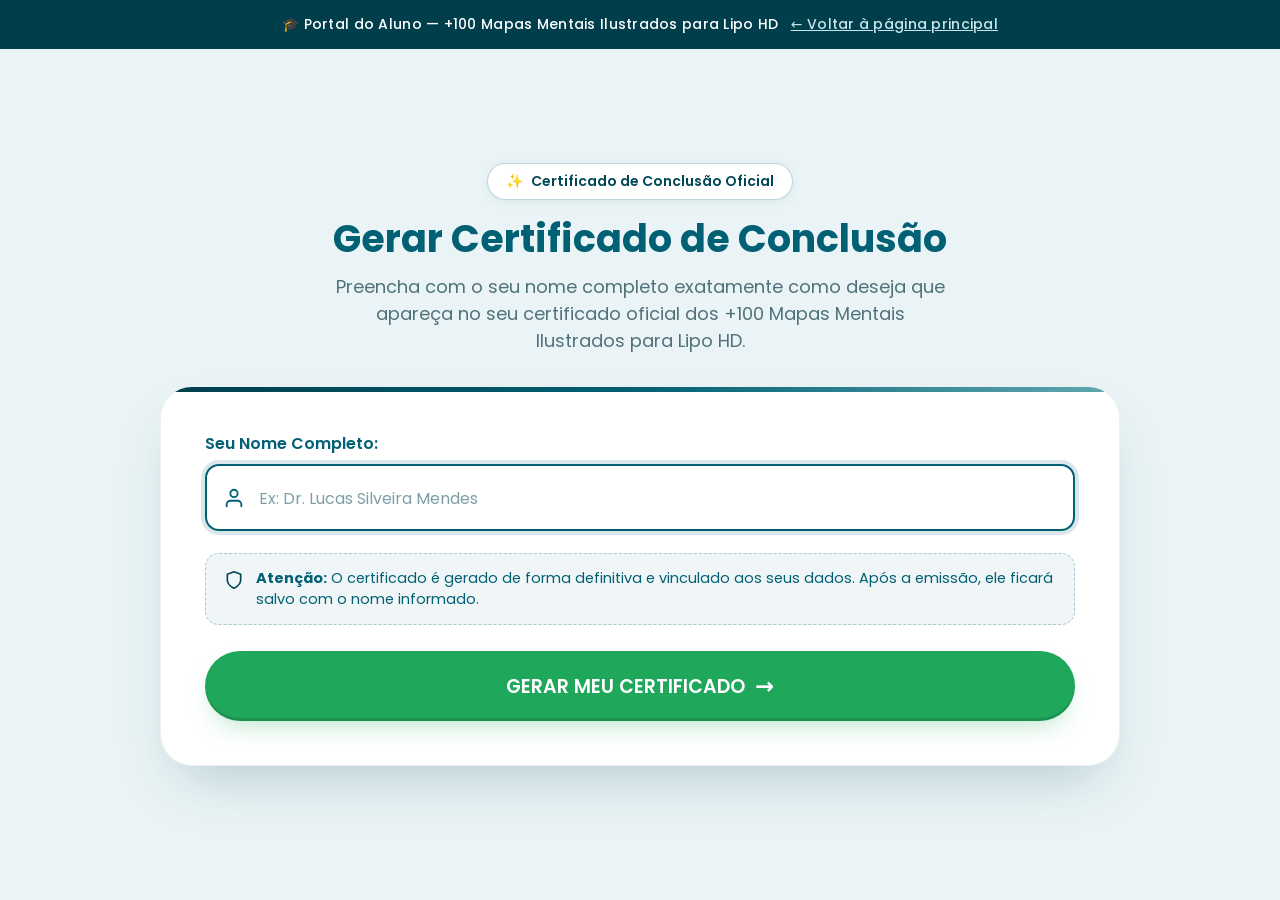
==== certificado/index.html @ 7107be02 "Deploy oferta construcao" ====
<!DOCTYPE html>
<html lang="pt-BR">

<head>
  <meta charset="UTF-8">
  <meta name="viewport" content="width=device-width, initial-scale=1.0">
  <title>Emissão de Certificado Oficial — +100 Mapas Mentais Ilustrados para Lipo HD</title>

  <link rel="preconnect" href="https://fonts.googleapis.com">
  <link rel="preconnect" href="https://fonts.gstatic.com" crossorigin="">
  <link href="https://fonts.googleapis.com/css2?family=Alex+Brush&family=Dancing+Script:wght@600;700&family=Playfair+Display:ital,wght@0,600;0,700;1,600;1,700&family=Poppins:wght@400;500;600;700;800&display=swap" rel="stylesheet">

  <link rel="stylesheet" href="style.css">
</head>

<body>
  <!-- Top announcement -->
  <div class="topbar">
    🎓 Portal do Aluno — +100 Mapas Mentais Ilustrados para Lipo HD <a href="../">← Voltar à página principal</a>
  </div>

  <main class="cert-page">
    <div class="cert-box">
      <!-- Header info -->
      <div class="cert-header">
        <div class="cert-badge">
          <span>✨</span> Certificado de Conclusão Oficial
        </div>
        <h1>Gerar Certificado de Conclusão</h1>
        <p>Preencha com o seu nome completo exatamente como deseja que apareça no seu certificado oficial dos +100 Mapas Mentais Ilustrados para Lipo HD.</p>
      </div>

      <!-- Main Card -->
      <div class="cert-card">
        <!-- Loading spinner -->
        <div class="cert-loading" id="certLoading" style="display:none;">
          <div class="spinner"></div>
          <strong style="color:var(--navy);font-size:17px;">Processando e gerando seu certificado em alta resolução...</strong>
        </div>

        <!-- 1. Initial State: Form -->
        <div class="form-box" id="formBox">
          <form id="certForm" autocomplete="on">
            <div class="form-group">
              <label for="nameInput">Seu Nome Completo:</label>
              <div class="input-wrapper">
                <svg class="input-icon" viewBox="0 0 24 24" fill="none" stroke="currentColor" stroke-width="2" stroke-linecap="round" stroke-linejoin="round">
                  <path d="M20 21v-2a4 4 0 0 0-4-4H8a4 4 0 0 0-4 4v2"></path>
                  <circle cx="12" cy="7" r="4"></circle>
                </svg>
                <input 
                  type="text" 
                  id="nameInput" 
                  class="cert-input" 
                  placeholder="Ex: Dr. Lucas Silveira Mendes" 
                  required 
                  minlength="3" 
                  maxlength="60"
                  autocomplete="name"
                  autofocus
                >
              </div>
            </div>

            <div class="security-notice">
              <svg viewBox="0 0 24 24" fill="none" stroke="currentColor" stroke-width="2" stroke-linecap="round" stroke-linejoin="round">
                <path d="M12 22s8-4 8-10V5l-8-3-8 3v7c0 6 8 10 8 10z"></path>
              </svg>
              <div>
                <strong>Atenção:</strong> O certificado é gerado de forma definitiva e vinculado aos seus dados. Após a emissão, ele ficará salvo com o nome informado.
              </div>
            </div>

            <button type="submit" id="submitBtn" class="btn btn--green btn--block btn-pulse">
              GERAR MEU CERTIFICADO <span style="font-size:1.2em;">→</span>
            </button>
          </form>
        </div>

        <!-- 2. Already Generated State -->
        <div class="already-box" id="alreadyBox">
          <div class="success-badge">
            <svg width="18" height="18" viewBox="0 0 24 24" fill="none" stroke="currentColor" stroke-width="3" stroke-linecap="round" stroke-linejoin="round">
              <polyline points="20 6 9 17 4 12"></polyline>
            </svg>
            Certificado Emitido com Sucesso!
          </div>

          <h2 style="color:var(--navy);margin:0 0 10px;font-size:24px;">Seu certificado está pronto para download</h2>
          <p style="color:var(--muted);margin:0 auto;max-width:580px;">Este certificado oficial de Lipo HD já foi gerado e salvo permanentemente em seu navegador.</p>

          <div class="cert-meta">
            <div class="cert-meta-item">
              <div class="cert-meta-label">Emitido para</div>
              <div class="cert-meta-val" id="savedName">-</div>
            </div>
            <div class="cert-meta-item">
              <div class="cert-meta-label">Data de Conclusão</div>
              <div class="cert-meta-val" id="savedDate">-</div>
            </div>
            <div class="cert-meta-item">
              <div class="cert-meta-label">Código de Autenticidade</div>
              <div class="cert-meta-val" id="savedCode">-</div>
            </div>
          </div>

          <div class="btn-row">
            <button type="button" class="btn btn--green js-download-btn">
              <svg width="20" height="20" viewBox="0 0 24 24" fill="none" stroke="currentColor" stroke-width="2.5" stroke-linecap="round" stroke-linejoin="round">
                <path d="M21 15v4a2 2 0 0 1-2 2H5a2 2 0 0 1-2-2v-4"></path>
                <polyline points="7 10 12 15 17 10"></polyline>
                <line x1="12" y1="15" x2="12" y2="3"></line>
              </svg>
              Baixar Imagem (.PNG)
            </button>

            <button type="button" class="btn btn--gold js-print-btn">
              <svg width="20" height="20" viewBox="0 0 24 24" fill="none" stroke="currentColor" stroke-width="2.5" stroke-linecap="round" stroke-linejoin="round">
                <polyline points="6 9 6 2 18 2 18 9"></polyline>
                <path d="M6 18H4a2 2 0 0 1-2-2v-5a2 2 0 0 1 2-2h16a2 2 0 0 1 2 2v5a2 2 0 0 1-2 2h-2"></path>
                <rect x="6" y="14" width="12" height="8"></rect>
              </svg>
              Imprimir Certificado
            </button>
          </div>
        </div>
      </div>
    </div>
  </main>

  <!-- Modal with Certificate Result -->
  <div class="cert-modal" id="certModal" role="dialog" aria-modal="true">
    <div class="cert-modal-content">
      <button class="modal-close-btn" id="closeModalBtn" aria-label="Fechar modal">
        <svg width="20" height="20" viewBox="0 0 24 24" fill="none" stroke="currentColor" stroke-width="2.5" stroke-linecap="round" stroke-linejoin="round">
          <line x1="18" y1="6" x2="6" y2="18"></line>
          <line x1="6" y1="6" x2="18" y2="18"></line>
        </svg>
      </button>

      <div class="modal-head">
        <h2>Seu Certificado Oficial</h2>
        <p>Você pode baixar o arquivo em alta definição ou imprimir diretamente.</p>
      </div>

      <div class="cert-preview-frame">
        <img id="certPreviewImg" class="cert-preview-img" src="img/certificado.webp" alt="Certificado de Conclusão Personalizado">
      </div>

      <div class="btn-row">
        <button type="button" class="btn btn--green js-download-btn">
          <svg width="20" height="20" viewBox="0 0 24 24" fill="none" stroke="currentColor" stroke-width="2.5" stroke-linecap="round" stroke-linejoin="round">
            <path d="M21 15v4a2 2 0 0 1-2 2H5a2 2 0 0 1-2-2v-4"></path>
            <polyline points="7 10 12 15 17 10"></polyline>
            <line x1="12" y1="15" x2="12" y2="3"></line>
          </svg>
          Baixar Certificado (.PNG)
        </button>

        <button type="button" class="btn btn--gold js-print-btn">
          <svg width="20" height="20" viewBox="0 0 24 24" fill="none" stroke="currentColor" stroke-width="2.5" stroke-linecap="round" stroke-linejoin="round">
            <polyline points="6 9 6 2 18 2 18 9"></polyline>
            <path d="M6 18H4a2 2 0 0 1-2-2v-5a2 2 0 0 1 2-2h16a2 2 0 0 1 2 2v5a2 2 0 0 1-2 2h-2"></path>
            <rect x="6" y="14" width="12" height="8"></rect>
          </svg>
          Imprimir Certificado
        </button>
      </div>
    </div>
  </div>

  <!-- Hidden Canvas for high-resolution 1491x1055 rendering -->
  <canvas id="certCanvas" width="1491" height="1055"></canvas>

  <!-- Print wrapper for clean A4 printing -->
  <div id="printWrapper" style="display:none;">
    <img id="printImg" src="" alt="Certificado para Impressão">
  </div>

  <script src="script.js"></script>
</body>

</html>
---- certificado/style.css ----
/* ============================================================
   Certificado Oficial — Design System & Estilos
   100% Autônomo e Modular para qualquer oferta
   ============================================================ */

:root {
  /* surfaces */
  --cream: #EAF4F6;
  --cream-2: #DFEFF2;
  --cream-3: #61A8B0;
  --paper: #FFFFFF;
  --paper-soft: #F5FAFC;

  /* ink */
  --navy: #016074;
  --navy-deep: #013E4B;
  --ink: #1A2F35;
  --muted: #50727B;

  /* accents */
  --teal: #016074;
  --teal-deep: #014857;
  --coral: #61A8B0;
  --coral-deep: #014E5E;
  --gold: #61A8B0;
  --gold-deep: #016074;
  --gold-light: #C8E6EB;

  /* cta + states */
  --green: #1FA75C;
  --green-deep: #16894a;
  --green-glow: rgba(31, 167, 92, .35);
  --red: #B8322D;

  /* typography */
  --font-display: 'Poppins', system-ui, sans-serif;
  --font-cert: 'Playfair Display', 'Cormorant Garamond', Georgia, serif;

  /* shape & shadow */
  --r-sm: 14px;
  --r: 22px;
  --r-lg: 32px;
  --pill: 999px;

  --sh-sm: 0 2px 8px rgba(1, 62, 75, .08);
  --sh: 0 10px 30px -12px rgba(1, 62, 75, .18);
  --sh-lg: 0 28px 60px -22px rgba(1, 62, 75, .26);
  --sh-card: 0 14px 34px -16px rgba(1, 62, 75, .20);

  --maxw: 960px;
}

* {
  box-sizing: border-box;
}

body {
  margin: 0;
  font-family: var(--font-display);
  color: var(--ink);
  background: var(--cream);
  min-height: 100vh;
  display: flex;
  flex-direction: column;
  -webkit-font-smoothing: antialiased;
}

/* Header bar */
.topbar {
  background: var(--navy-deep);
  color: #fff;
  padding: 14px 20px;
  text-align: center;
  font-size: 14px;
  font-weight: 500;
  letter-spacing: .02em;
}

.topbar a {
  color: var(--gold-light);
  text-decoration: underline;
  margin-left: 8px;
}

/* Main Container */
.cert-page {
  flex: 1;
  padding: 40px 20px 60px;
  display: flex;
  flex-direction: column;
  align-items: center;
  justify-content: center;
}

.cert-box {
  width: 100%;
  max-width: var(--maxw);
  margin: 0 auto;
}

/* Header Info */
.cert-header {
  text-align: center;
  margin-bottom: 32px;
}

.cert-badge {
  display: inline-flex;
  align-items: center;
  gap: 8px;
  background: var(--paper);
  color: var(--teal-deep);
  font-weight: 600;
  font-size: 14px;
  padding: 7px 18px;
  border-radius: var(--pill);
  box-shadow: var(--sh-sm);
  border: 1.5px solid rgba(1, 96, 116, .25);
  margin-bottom: 16px;
}

.cert-header h1 {
  font-size: clamp(26px, 3.8vw, 38px);
  color: var(--navy);
  font-weight: 700;
  line-height: 1.2;
  margin: 0 0 12px;
}

.cert-header p {
  color: var(--muted);
  font-size: clamp(16px, 1.8vw, 18px);
  max-width: 620px;
  margin: 0 auto;
  line-height: 1.5;
}

/* Form Card */
.cert-card {
  background: var(--paper);
  border-radius: var(--r-lg);
  padding: clamp(28px, 4.5vw, 44px);
  box-shadow: var(--sh-lg);
  border: 1px solid rgba(1, 62, 75, .08);
  position: relative;
  overflow: hidden;
}

.cert-card::before {
  content: "";
  position: absolute;
  top: 0;
  left: 0;
  right: 0;
  height: 5px;
  background: linear-gradient(90deg, var(--navy-deep), var(--teal), var(--coral));
}

.form-group {
  margin-bottom: 22px;
}

.form-group label {
  display: block;
  font-weight: 600;
  color: var(--navy);
  margin-bottom: 8px;
  font-size: 16px;
}

.input-wrapper {
  position: relative;
  display: flex;
  align-items: center;
}

.input-icon {
  position: absolute;
  left: 18px;
  width: 22px;
  height: 22px;
  color: var(--teal);
  pointer-events: none;
}

.cert-input {
  width: 100%;
  padding: 18px 20px 18px 52px;
  font-family: var(--font-display);
  font-size: 18px;
  color: var(--navy);
  background: var(--paper-soft);
  border: 2px solid rgba(1, 96, 116, .2);
  border-radius: var(--r-sm);
  outline: none;
  transition: border-color .2s, box-shadow .2s, background .2s;
}

.cert-input:focus {
  border-color: var(--teal);
  background: #fff;
  box-shadow: 0 0 0 4px rgba(1, 96, 116, .15);
}

.cert-input::placeholder {
  color: #7D9FA7;
  font-size: 16px;
}

/* Security Notice */
.security-notice {
  display: flex;
  align-items: flex-start;
  gap: 12px;
  background: rgba(1, 96, 116, .06);
  border: 1px dashed rgba(1, 96, 116, .3);
  border-radius: var(--r-sm);
  padding: 14px 18px;
  margin-bottom: 26px;
  font-size: 14.5px;
  line-height: 1.45;
  color: var(--navy);
}

.security-notice svg {
  flex: 0 0 20px;
  width: 20px;
  height: 20px;
  color: var(--teal-deep);
  margin-top: 2px;
}

/* Buttons */
.btn {
  display: inline-flex;
  align-items: center;
  justify-content: center;
  gap: 10px;
  font-family: var(--font-display);
  font-weight: 600;
  font-size: clamp(16px, 2vw, 19px);
  padding: 18px 32px;
  border-radius: var(--pill);
  border: none;
  cursor: pointer;
  text-decoration: none;
  transition: transform .18s cubic-bezier(.3, 1.4, .5, 1), box-shadow .18s, filter .18s;
  box-shadow: var(--sh);
}

.btn:hover {
  transform: translateY(-2px);
}

.btn:active {
  transform: translateY(0);
}

.btn--green {
  background: var(--green);
  color: #fff;
  box-shadow: 0 12px 26px -10px var(--green-glow), inset 0 -3px 0 rgba(0, 0, 0, .13);
}

.btn--green:hover {
  filter: brightness(1.05);
  box-shadow: 0 18px 34px -10px var(--green-glow), inset 0 -3px 0 rgba(0, 0, 0, .13);
}

.btn--gold {
  background: linear-gradient(135deg, var(--navy-deep) 0%, var(--teal) 100%);
  color: #fff;
}

.btn--gold:hover {
  filter: brightness(1.08);
}

.btn--ghost {
  background: var(--paper-soft);
  color: var(--navy);
  box-shadow: inset 0 0 0 2px rgba(1, 96, 116, .3);
}

.btn--ghost:hover {
  background: var(--cream-2);
}

.btn--block {
  width: 100%;
}

.btn-pulse {
  animation: pulse-green 2.6s infinite;
}

@keyframes pulse-green {
  0%, 100% {
    box-shadow: 0 12px 26px -10px var(--green-glow), 0 0 0 0 var(--green-glow);
  }
  50% {
    box-shadow: 0 12px 26px -10px var(--green-glow), 0 0 0 12px rgba(31, 167, 92, 0);
  }
}

/* Already Generated State View */
.already-box {
  display: none;
  text-align: center;
}

.already-box.active {
  display: block;
}

.form-box.hidden {
  display: none;
}

.success-badge {
  display: inline-flex;
  align-items: center;
  gap: 8px;
  background: rgba(31, 167, 92, .12);
  color: var(--green-deep);
  font-weight: 700;
  font-size: 15px;
  padding: 8px 20px;
  border-radius: var(--pill);
  margin-bottom: 20px;
}

.cert-meta {
  background: var(--paper-soft);
  border-radius: var(--r);
  padding: 20px;
  border: 1px solid rgba(1, 96, 116, .18);
  margin: 20px 0 26px;
  display: flex;
  flex-wrap: wrap;
  justify-content: space-around;
  gap: 16px;
  text-align: left;
}

.cert-meta-item {
  min-width: 160px;
}

.cert-meta-label {
  font-size: 12.5px;
  text-transform: uppercase;
  letter-spacing: .08em;
  color: var(--muted);
  margin-bottom: 4px;
}

.cert-meta-val {
  font-size: 17px;
  font-weight: 700;
  color: var(--navy);
}

.btn-row {
  display: grid;
  grid-template-columns: 1fr 1fr;
  gap: 14px;
  margin-top: 18px;
}

@media (max-width: 600px) {
  .btn-row {
    grid-template-columns: 1fr;
  }
}

/* Modal */
.cert-modal {
  position: fixed;
  inset: 0;
  background: rgba(1, 46, 56, .85);
  backdrop-filter: blur(8px);
  -webkit-backdrop-filter: blur(8px);
  z-index: 9999;
  display: none;
  align-items: center;
  justify-content: center;
  padding: 20px;
  opacity: 0;
  transition: opacity .3s ease;
}

.cert-modal.open {
  display: flex;
  opacity: 1;
}

.cert-modal-content {
  background: var(--paper);
  border-radius: var(--r-lg);
  width: 100%;
  max-width: 1050px;
  max-height: 92vh;
  overflow-y: auto;
  padding: clamp(24px, 3.5vw, 36px);
  box-shadow: var(--sh-lg);
  position: relative;
  transform: scale(0.94);
  transition: transform .3s cubic-bezier(.3, 1.4, .5, 1);
}

.cert-modal.open .cert-modal-content {
  transform: scale(1);
}

.modal-close-btn {
  position: absolute;
  top: 16px;
  right: 16px;
  width: 40px;
  height: 40px;
  border-radius: 50%;
  background: var(--cream-2);
  border: none;
  cursor: pointer;
  display: grid;
  place-items: center;
  color: var(--navy);
  transition: background .2s, transform .2s;
  z-index: 10;
}

.modal-close-btn:hover {
  background: var(--teal);
  color: #fff;
  transform: rotate(90deg);
}

.modal-head {
  text-align: center;
  margin-bottom: 20px;
}

.modal-head h2 {
  color: var(--navy);
  font-size: clamp(20px, 3vw, 28px);
  margin: 0 0 6px;
}

.modal-head p {
  color: var(--muted);
  font-size: 15px;
  margin: 0;
}

/* Certificate Preview Frame */
.cert-preview-frame {
  width: 100%;
  aspect-ratio: 1491 / 1055;
  background: #013E4B;
  border-radius: var(--r-sm);
  overflow: hidden;
  box-shadow: var(--sh-card);
  border: 4px solid var(--gold-light);
  position: relative;
  display: grid;
  place-items: center;
  margin-bottom: 22px;
}

.cert-preview-img {
  width: 100%;
  height: 100%;
  object-fit: contain;
  display: block;
}

/* Canvas hidden element */
#certCanvas {
  display: none;
}

/* Loading overlay */
.cert-loading {
  position: absolute;
  inset: 0;
  background: rgba(255, 255, 255, .92);
  display: flex;
  flex-direction: column;
  align-items: center;
  justify-content: center;
  gap: 12px;
  z-index: 50;
  border-radius: var(--r-lg);
}

.spinner {
  width: 44px;
  height: 44px;
  border: 4px solid var(--cream-2);
  border-top-color: var(--teal);
  border-radius: 50%;
  animation: spin 0.8s linear infinite;
}

@keyframes spin {
  to { transform: rotate(360deg); }
}

/* Print Styles */
@media print {
  @page {
    size: landscape;
    margin: 0;
  }
  html, body {
    width: 100% !important;
    height: 100% !important;
    margin: 0 !important;
    padding: 0 !important;
    background: #fff !important;
    overflow: hidden !important;
  }
  body > * {
    display: none !important;
  }
  #printWrapper {
    display: flex !important;
    position: fixed !important;
    top: 0 !important;
    left: 0 !important;
    width: 100vw !important;
    height: 100vh !important;
    margin: 0 !important;
    padding: 0 !important;
    background: #fff !important;
    align-items: center !important;
    justify-content: center !important;
    z-index: 9999999 !important;
  }
  #printWrapper img {
    width: 100vw !important;
    height: 100vh !important;
    max-width: 100% !important;
    max-height: 100% !important;
    object-fit: contain !important;
    page-break-inside: avoid !important;
    display: block !important;
  }
}
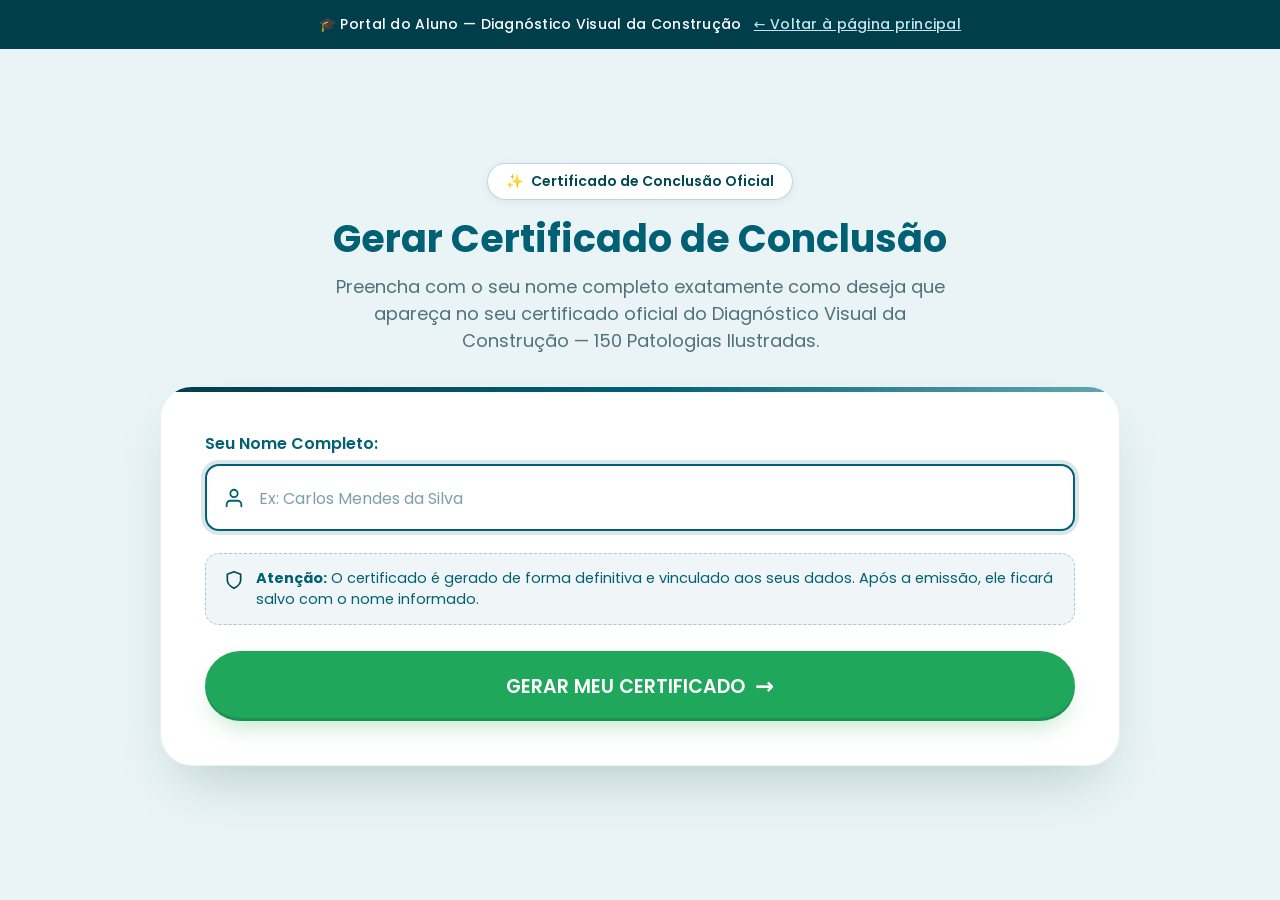
==== commit abf5e258: "Add root Dockerfile and nginx.conf for Easypanel deployment, update certificado texts" ====
--- a/certificado/index.html
+++ b/certificado/index.html
@@ -4,7 +4,7 @@
 <head>
   <meta charset="UTF-8">
   <meta name="viewport" content="width=device-width, initial-scale=1.0">
-  <title>Emissão de Certificado Oficial — +100 Mapas Mentais Ilustrados para Lipo HD</title>
+  <title>Emissão de Certificado Oficial — Diagnóstico Visual da Construção</title>
 
   <link rel="preconnect" href="https://fonts.googleapis.com">
   <link rel="preconnect" href="https://fonts.gstatic.com" crossorigin="">
@@ -16,7 +16,7 @@
 <body>
   <!-- Top announcement -->
   <div class="topbar">
-    🎓 Portal do Aluno — +100 Mapas Mentais Ilustrados para Lipo HD <a href="../">← Voltar à página principal</a>
+    🎓 Portal do Aluno — Diagnóstico Visual da Construção <a href="../">← Voltar à página principal</a>
   </div>
 
   <main class="cert-page">
@@ -27,7 +27,7 @@
           <span>✨</span> Certificado de Conclusão Oficial
         </div>
         <h1>Gerar Certificado de Conclusão</h1>
-        <p>Preencha com o seu nome completo exatamente como deseja que apareça no seu certificado oficial dos +100 Mapas Mentais Ilustrados para Lipo HD.</p>
+        <p>Preencha com o seu nome completo exatamente como deseja que apareça no seu certificado oficial do Diagnóstico Visual da Construção — 150 Patologias Ilustradas.</p>
       </div>
 
       <!-- Main Card -->
@@ -52,7 +52,7 @@
                   type="text" 
                   id="nameInput" 
                   class="cert-input" 
-                  placeholder="Ex: Dr. Lucas Silveira Mendes" 
+                  placeholder="Ex: Carlos Mendes da Silva" 
                   required 
                   minlength="3" 
                   maxlength="60"
@@ -87,7 +87,7 @@
           </div>
 
           <h2 style="color:var(--navy);margin:0 0 10px;font-size:24px;">Seu certificado está pronto para download</h2>
-          <p style="color:var(--muted);margin:0 auto;max-width:580px;">Este certificado oficial de Lipo HD já foi gerado e salvo permanentemente em seu navegador.</p>
+          <p style="color:var(--muted);margin:0 auto;max-width:580px;">Este certificado oficial do Diagnóstico Visual da Construção já foi gerado e salvo permanentemente em seu navegador.</p>
 
           <div class="cert-meta">
             <div class="cert-meta-item">
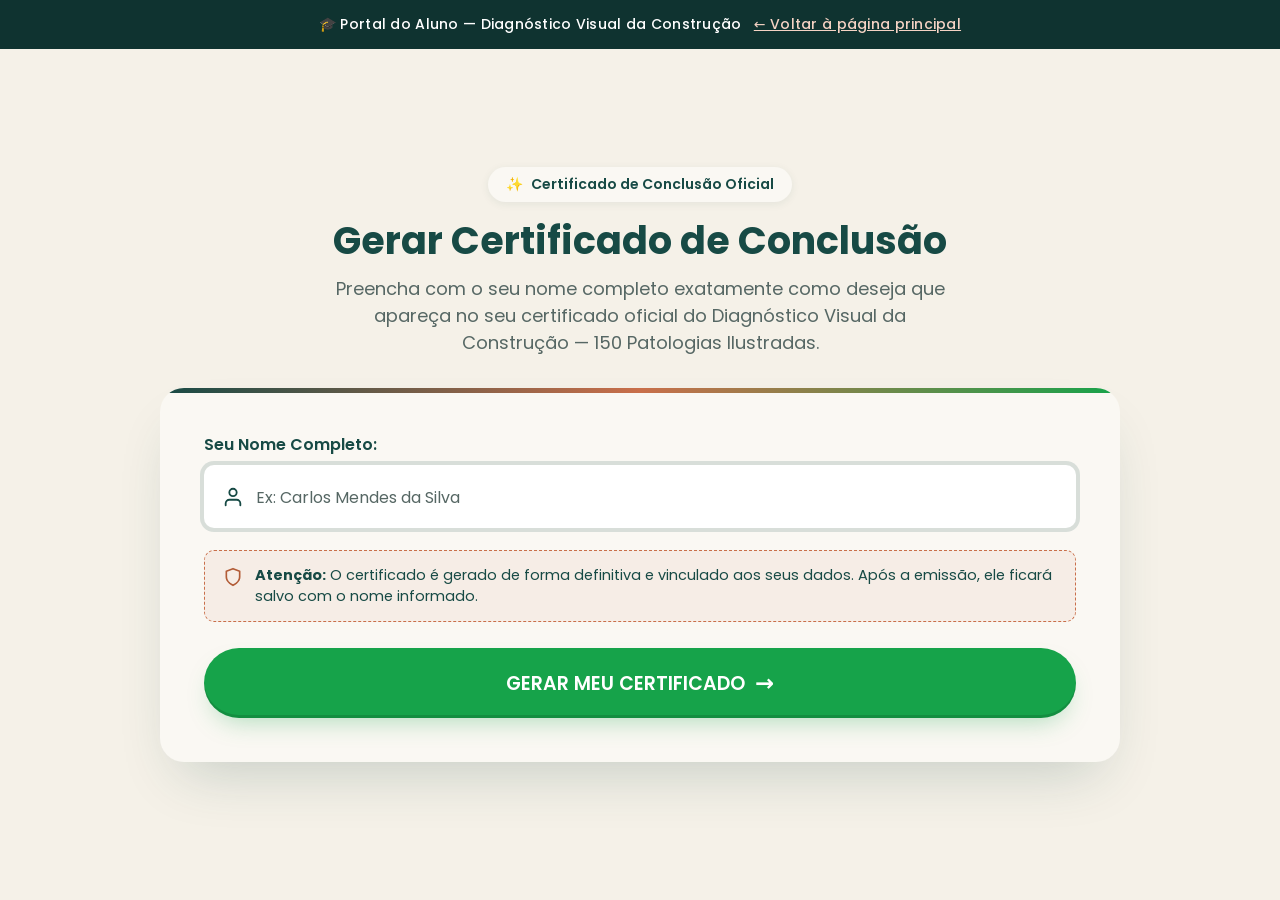
==== commit 5e1526a8: "Install Meta Pixel 1054111703689788 across sales, download and certificate pages" ====
--- a/certificado/index.html
+++ b/certificado/index.html
@@ -9,6 +9,26 @@
   <link rel="preconnect" href="https://fonts.googleapis.com">
   <link rel="preconnect" href="https://fonts.gstatic.com" crossorigin="">
   <link href="https://fonts.googleapis.com/css2?family=Alex+Brush&family=Dancing+Script:wght@600;700&family=Playfair+Display:ital,wght@0,600;0,700;1,600;1,700&family=Poppins:wght@400;500;600;700;800&display=swap" rel="stylesheet">
+
+  <!-- Meta Pixel Code -->
+  <script>
+    !function (f, b, e, v, n, t, s) {
+      if (f.fbq) return; n = f.fbq = function () {
+        n.callMethod ?
+          n.callMethod.apply(n, arguments) : n.queue.push(arguments)
+      };
+      if (!f._fbq) f._fbq = n; n.push = n; n.loaded = !0; n.version = '2.0';
+      n.queue = []; t = b.createElement(e); t.async = !0;
+      t.src = v; s = b.getElementsByTagName(e)[0];
+      s.parentNode.insertBefore(t, s)
+    }(window, document, 'script',
+      'https://connect.facebook.net/en_US/fbevents.js');
+    fbq('init', '1054111703689788');
+    fbq('track', 'PageView');
+  </script>
+  <noscript><img height="1" width="1" style="display:none"
+      src="https://www.facebook.com/tr?id=1054111703689788&ev=PageView&noscript=1" /></noscript>
+  <!-- End Meta Pixel Code -->
 
   <link rel="stylesheet" href="style.css">
 </head>
--- a/certificado/style.css
+++ b/certificado/style.css
@@ -5,31 +5,33 @@
 
 :root {
   /* surfaces */
-  --cream: #EAF4F6;
-  --cream-2: #DFEFF2;
-  --cream-3: #61A8B0;
-  --paper: #FFFFFF;
-  --paper-soft: #F5FAFC;
+  --cream: #F5F1E8;
+  --cream-2: #EFE9DC;
+  --cream-3: #E4DDD0;
+  --paper: #FAF8F3;
+  --paper-soft: #F5F1E8;
 
   /* ink */
-  --navy: #016074;
-  --navy-deep: #013E4B;
-  --ink: #1A2F35;
-  --muted: #50727B;
+  --navy: #174A45;
+  --navy-deep: #0F3330;
+  --petroleum: #174A45;
+  --petroleum-deep: #0F3330;
+  --ink: #26312F;
+  --muted: #566764;
 
   /* accents */
-  --teal: #016074;
-  --teal-deep: #014857;
-  --coral: #61A8B0;
-  --coral-deep: #014E5E;
-  --gold: #61A8B0;
-  --gold-deep: #016074;
-  --gold-light: #C8E6EB;
+  --teal: #174A45;
+  --teal-deep: #0F3330;
+  --coral: #C96F4A;
+  --coral-deep: #B25C37;
+  --gold: #C96F4A;
+  --gold-deep: #B25C37;
+  --gold-light: #F5D3C4;
 
   /* cta + states */
-  --green: #1FA75C;
-  --green-deep: #16894a;
-  --green-glow: rgba(31, 167, 92, .35);
+  --green: #16A34A;
+  --green-deep: #15803D;
+  --green-glow: rgba(22, 163, 74, .35);
   --red: #B8322D;
 
   /* typography */
@@ -37,15 +39,15 @@
   --font-cert: 'Playfair Display', 'Cormorant Garamond', Georgia, serif;
 
   /* shape & shadow */
-  --r-sm: 14px;
-  --r: 22px;
-  --r-lg: 32px;
-  --pill: 999px;
-
-  --sh-sm: 0 2px 8px rgba(1, 62, 75, .08);
-  --sh: 0 10px 30px -12px rgba(1, 62, 75, .18);
-  --sh-lg: 0 28px 60px -22px rgba(1, 62, 75, .26);
-  --sh-card: 0 14px 34px -16px rgba(1, 62, 75, .20);
+  --r-sm: 10px;
+  --r: 16px;
+  --r-lg: 24px;
+  --pill: 9999px;
+
+  --sh-sm: 0 2px 8px rgba(23, 74, 69, .08);
+  --sh: 0 10px 30px -12px rgba(23, 74, 69, .18);
+  --sh-lg: 0 28px 60px -22px rgba(23, 74, 69, .24);
+  --sh-card: 0 14px 34px -16px rgba(23, 74, 69, .18);
 
   --maxw: 960px;
 }
@@ -109,13 +111,13 @@
   align-items: center;
   gap: 8px;
   background: var(--paper);
-  color: var(--teal-deep);
+  color: var(--navy);
   font-weight: 600;
   font-size: 14px;
   padding: 7px 18px;
   border-radius: var(--pill);
   box-shadow: var(--sh-sm);
-  border: 1.5px solid rgba(1, 96, 116, .25);
+  border: 1.5px solid var(--border);
   margin-bottom: 16px;
 }
 
@@ -141,7 +143,7 @@
   border-radius: var(--r-lg);
   padding: clamp(28px, 4.5vw, 44px);
   box-shadow: var(--sh-lg);
-  border: 1px solid rgba(1, 62, 75, .08);
+  border: 1.5px solid var(--border);
   position: relative;
   overflow: hidden;
 }
@@ -153,7 +155,7 @@
   left: 0;
   right: 0;
   height: 5px;
-  background: linear-gradient(90deg, var(--navy-deep), var(--teal), var(--coral));
+  background: linear-gradient(90deg, var(--petroleum), var(--coral), var(--green));
 }
 
 .form-group {
@@ -179,7 +181,7 @@
   left: 18px;
   width: 22px;
   height: 22px;
-  color: var(--teal);
+  color: var(--petroleum);
   pointer-events: none;
 }
 
@@ -190,20 +192,20 @@
   font-size: 18px;
   color: var(--navy);
   background: var(--paper-soft);
-  border: 2px solid rgba(1, 96, 116, .2);
+  border: 2px solid var(--border);
   border-radius: var(--r-sm);
   outline: none;
   transition: border-color .2s, box-shadow .2s, background .2s;
 }
 
 .cert-input:focus {
-  border-color: var(--teal);
+  border-color: var(--petroleum);
   background: #fff;
-  box-shadow: 0 0 0 4px rgba(1, 96, 116, .15);
+  box-shadow: 0 0 0 4px rgba(23, 74, 69, .15);
 }
 
 .cert-input::placeholder {
-  color: #7D9FA7;
+  color: var(--muted);
   font-size: 16px;
 }
 
@@ -212,8 +214,8 @@
   display: flex;
   align-items: flex-start;
   gap: 12px;
-  background: rgba(1, 96, 116, .06);
-  border: 1px dashed rgba(1, 96, 116, .3);
+  background: rgba(201, 111, 74, .08);
+  border: 1px dashed var(--coral);
   border-radius: var(--r-sm);
   padding: 14px 18px;
   margin-bottom: 26px;
@@ -226,7 +228,7 @@
   flex: 0 0 20px;
   width: 20px;
   height: 20px;
-  color: var(--teal-deep);
+  color: var(--coral-deep);
   margin-top: 2px;
 }
 
@@ -334,7 +336,7 @@
   background: var(--paper-soft);
   border-radius: var(--r);
   padding: 20px;
-  border: 1px solid rgba(1, 96, 116, .18);
+  border: 1.5px solid var(--border);
   margin: 20px 0 26px;
   display: flex;
   flex-wrap: wrap;
@@ -378,7 +380,7 @@
 .cert-modal {
   position: fixed;
   inset: 0;
-  background: rgba(1, 46, 56, .85);
+  background: rgba(15, 51, 48, .85);
   backdrop-filter: blur(8px);
   -webkit-backdrop-filter: blur(8px);
   z-index: 9999;
@@ -404,6 +406,7 @@
   overflow-y: auto;
   padding: clamp(24px, 3.5vw, 36px);
   box-shadow: var(--sh-lg);
+  border: 1.5px solid var(--border);
   position: relative;
   transform: scale(0.94);
   transition: transform .3s cubic-bezier(.3, 1.4, .5, 1);
@@ -431,7 +434,7 @@
 }
 
 .modal-close-btn:hover {
-  background: var(--teal);
+  background: var(--petroleum);
   color: #fff;
   transform: rotate(90deg);
 }
@@ -457,11 +460,11 @@
 .cert-preview-frame {
   width: 100%;
   aspect-ratio: 1491 / 1055;
-  background: #013E4B;
+  background: #0F3330;
   border-radius: var(--r-sm);
   overflow: hidden;
   box-shadow: var(--sh-card);
-  border: 4px solid var(--gold-light);
+  border: 3px solid var(--border);
   position: relative;
   display: grid;
   place-items: center;
